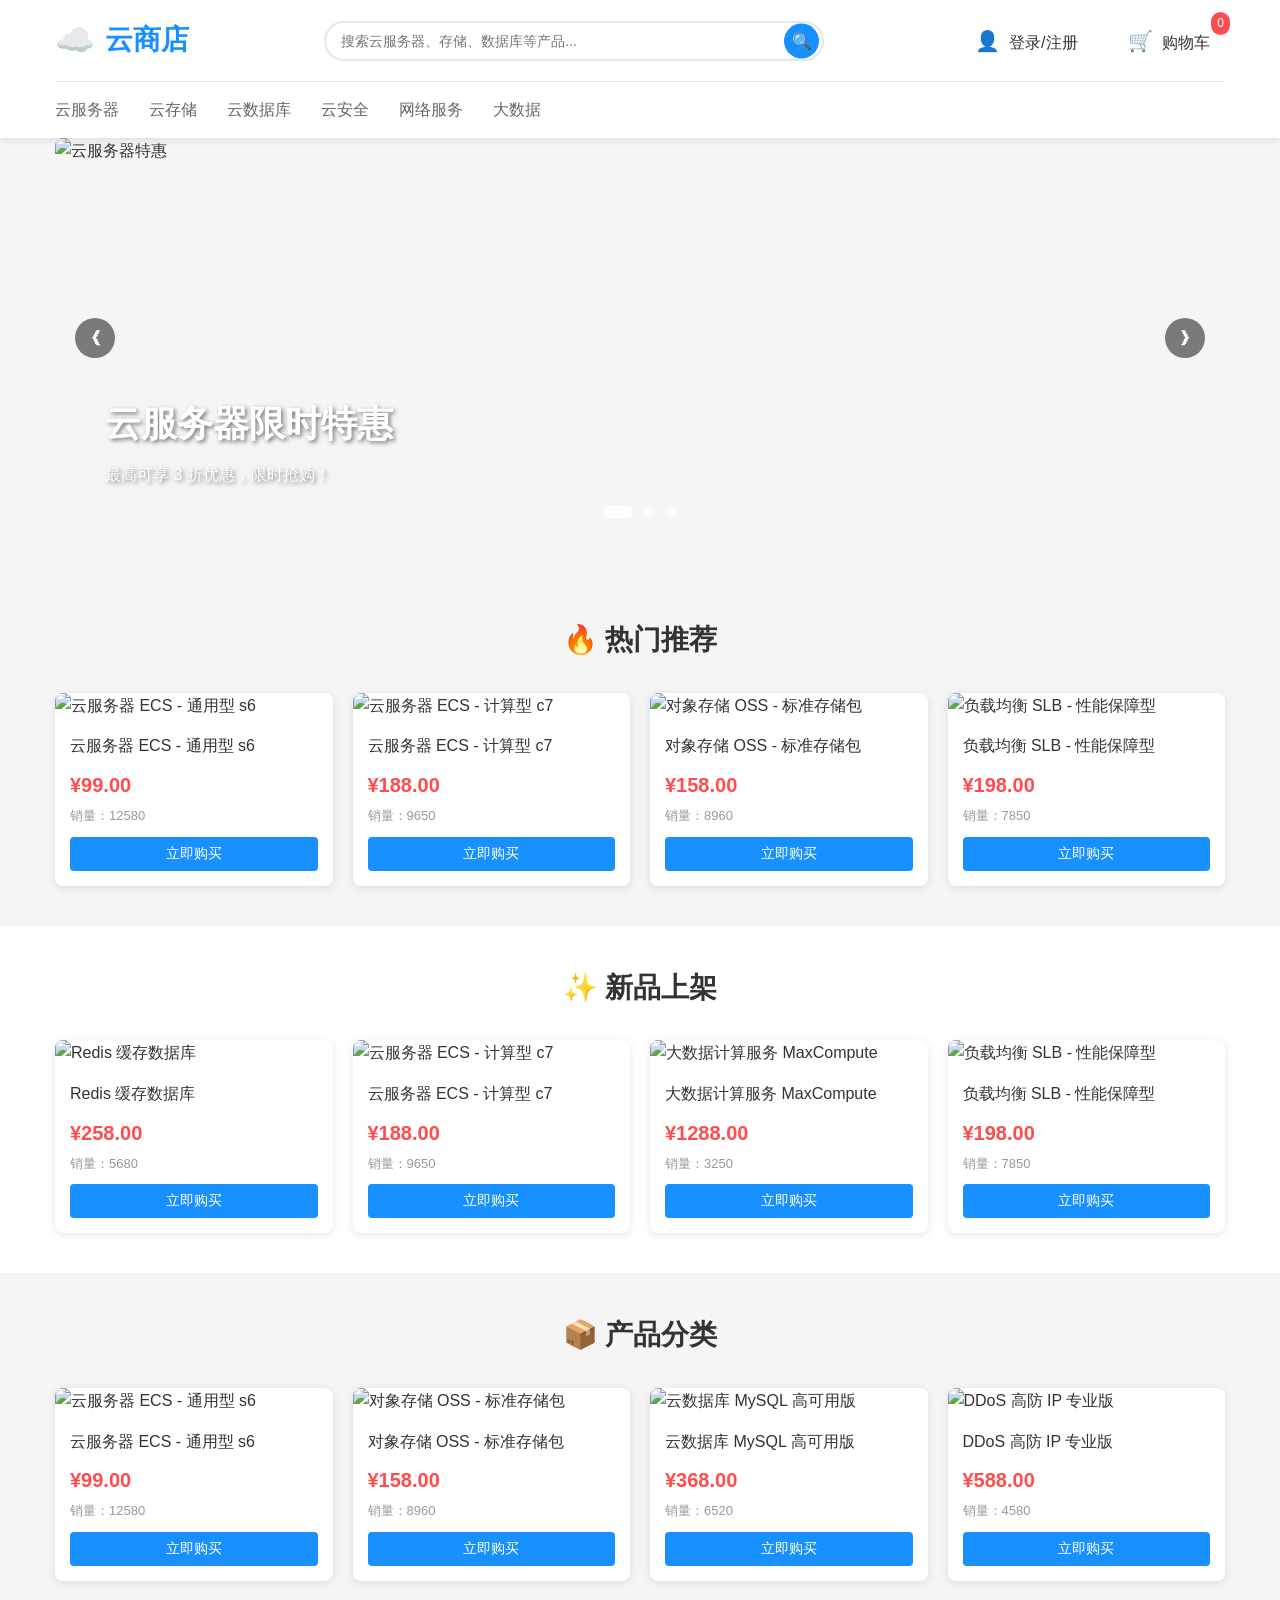
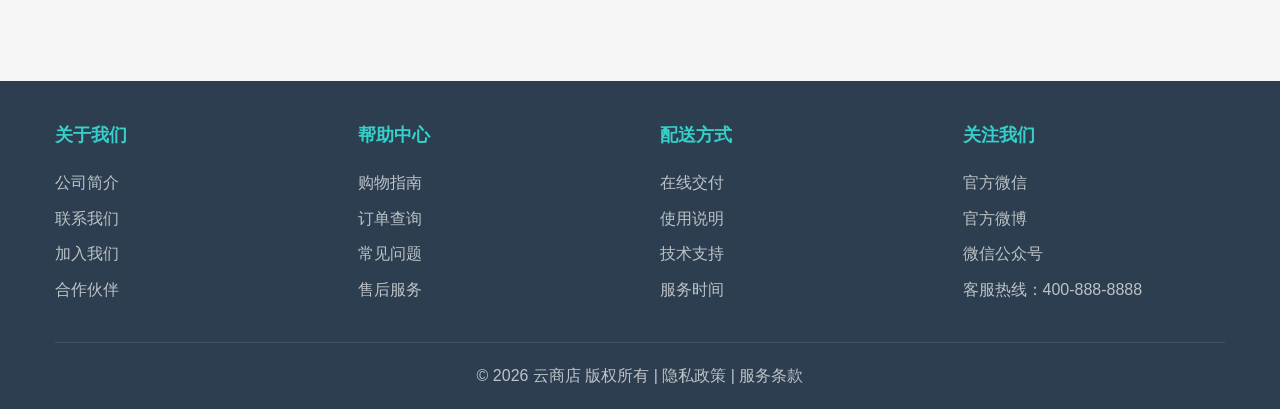
==== index.html @ f950939c "初始版本 - 云商店系统" ====
<!DOCTYPE html>
<html lang="zh-CN">
<head>
    <meta charset="UTF-8">
    <meta name="viewport" content="width=device-width, initial-scale=1.0">
    <title>云商店 - 首页</title>
    <link rel="stylesheet" href="style.css">
</head>
<body>
    <!-- 导航栏 -->
    <nav class="navbar">
        <div class="container">
            <div class="navbar-top">
                <a href="index.html" class="logo">
                    <span class="logo-icon">☁️</span>
                    <span>云商店</span>
                </a>
                
                <div class="search-bar">
                    <input type="text" class="search-input" placeholder="搜索云服务器、存储、数据库等产品..." id="searchInput">
                    <button class="search-btn" onclick="handleSearch()">🔍</button>
                </div>
                
                <div class="nav-user">
                    <div class="nav-item" onclick="showLoginModal()">
                        <span class="nav-item-icon">👤</span>
                        <span id="userText">登录/注册</span>
                    </div>
                    <div class="nav-item" onclick="location.href='cart.html'">
                        <span class="nav-item-icon">🛒</span>
                        <span>购物车</span>
                        <span class="cart-count" id="cartCount">0</span>
                    </div>
                </div>
            </div>
            
            <div class="navbar-categories">
                <ul class="categories-list">
                    <li class="category-item">
                        云服务器
                        <ul class="category-dropdown">
                            <li class="dropdown-item"><a href="list.html?category=ecs">通用型</a></li>
                            <li class="dropdown-item"><a href="list.html?category=ecs">计算型</a></li>
                            <li class="dropdown-item"><a href="list.html?category=ecs">内存型</a></li>
                            <li class="dropdown-item"><a href="list.html?category=ecs">GPU 型</a></li>
                        </ul>
                    </li>
                    <li class="category-item">
                        云存储
                        <ul class="category-dropdown">
                            <li class="dropdown-item"><a href="list.html?category=storage">对象存储</a></li>
                            <li class="dropdown-item"><a href="list.html?category=storage">文件存储</a></li>
                            <li class="dropdown-item"><a href="list.html?category=storage">块存储</a></li>
                        </ul>
                    </li>
                    <li class="category-item">
                        云数据库
                        <ul class="category-dropdown">
                            <li class="dropdown-item"><a href="list.html?category=database">MySQL</a></li>
                            <li class="dropdown-item"><a href="list.html?category=database">PostgreSQL</a></li>
                            <li class="dropdown-item"><a href="list.html?category=database">Redis</a></li>
                            <li class="dropdown-item"><a href="list.html?category=database">MongoDB</a></li>
                        </ul>
                    </li>
                    <li class="category-item">
                        云安全
                        <ul class="category-dropdown">
                            <li class="dropdown-item"><a href="list.html?category=security">DDoS 防护</a></li>
                            <li class="dropdown-item"><a href="list.html?category=security">Web 应用防火墙</a></li>
                            <li class="dropdown-item"><a href="list.html?category=security">主机安全</a></li>
                        </ul>
                    </li>
                    <li class="category-item">
                        网络服务
                        <ul class="category-dropdown">
                            <li class="dropdown-item"><a href="list.html?category=network">负载均衡</a></li>
                            <li class="dropdown-item"><a href="list.html?category=network">CDN</a></li>
                            <li class="dropdown-item"><a href="list.html?category=network">专有网络</a></li>
                        </ul>
                    </li>
                    <li class="category-item">
                        大数据
                        <ul class="category-dropdown">
                            <li class="dropdown-item"><a href="list.html?category=bigdata">数据仓库</a></li>
                            <li class="dropdown-item"><a href="list.html?category=bigdata">数据分析</a></li>
                            <li class="dropdown-item"><a href="list.html?category=bigdata">数据可视化</a></li>
                        </ul>
                    </li>
                </ul>
            </div>
        </div>
    </nav>

    <!-- 轮播图 -->
    <div class="container">
        <div class="carousel" id="carousel">
            <div class="carousel-inner" id="carouselInner">
                <div class="carousel-item">
                    <img src="https://picsum.photos/1200/400?random=1" alt="云服务器特惠">
                    <div class="carousel-caption">
                        <h3>云服务器限时特惠</h3>
                        <p>最高可享 3 折优惠，限时抢购！</p>
                    </div>
                </div>
                <div class="carousel-item">
                    <img src="https://picsum.photos/1200/400?random=2" alt="数据库新品">
                    <div class="carousel-caption">
                        <h3>云数据库全新升级</h3>
                        <p>高性能、高可用、易维护</p>
                    </div>
                </div>
                <div class="carousel-item">
                    <img src="https://picsum.photos/1200/400?random=3" alt="安全防护">
                    <div class="carousel-caption">
                        <h3>全方位云安全防护</h3>
                        <p>为您的业务保驾护航</p>
                    </div>
                </div>
            </div>
            <div class="carousel-indicators" id="carouselIndicators"></div>
            <button class="carousel-control prev" onclick="changeSlide(-1)">❮</button>
            <button class="carousel-control next" onclick="changeSlide(1)">❯</button>
        </div>
    </div>

    <!-- 热门商品推荐 -->
    <section class="section">
        <div class="container">
            <h2 class="section-title">🔥 热门推荐</h2>
            <div class="products-grid" id="hotProducts"></div>
        </div>
    </section>

    <!-- 新品上架 -->
    <section class="section" style="background-color: white;">
        <div class="container">
            <h2 class="section-title">✨ 新品上架</h2>
            <div class="products-grid" id="newProducts"></div>
        </div>
    </section>

    <!-- 商品分类展示 -->
    <section class="section">
        <div class="container">
            <h2 class="section-title">📦 产品分类</h2>
            <div class="products-grid" id="categoryProducts"></div>
        </div>
    </section>

    <!-- 页脚 -->
    <footer class="footer">
        <div class="container">
            <div class="footer-content">
                <div class="footer-section">
                    <h4>关于我们</h4>
                    <ul>
                        <li><a href="#">公司简介</a></li>
                        <li><a href="#">联系我们</a></li>
                        <li><a href="#">加入我们</a></li>
                        <li><a href="#">合作伙伴</a></li>
                    </ul>
                </div>
                <div class="footer-section">
                    <h4>帮助中心</h4>
                    <ul>
                        <li><a href="#">购物指南</a></li>
                        <li><a href="#">订单查询</a></li>
                        <li><a href="#">常见问题</a></li>
                        <li><a href="#">售后服务</a></li>
                    </ul>
                </div>
                <div class="footer-section">
                    <h4>配送方式</h4>
                    <ul>
                        <li><a href="#">在线交付</a></li>
                        <li><a href="#">使用说明</a></li>
                        <li><a href="#">技术支持</a></li>
                        <li><a href="#">服务时间</a></li>
                    </ul>
                </div>
                <div class="footer-section">
                    <h4>关注我们</h4>
                    <ul>
                        <li><a href="#">官方微信</a></li>
                        <li><a href="#">官方微博</a></li>
                        <li><a href="#">微信公众号</a></li>
                        <li><a href="#">客服热线：400-888-8888</a></li>
                    </ul>
                </div>
            </div>
            <div class="footer-bottom">
                <p>&copy; 2026 云商店 版权所有 | 隐私政策 | 服务条款</p>
            </div>
        </div>
    </footer>

    <!-- 登录/注册弹窗 -->
    <div class="modal-overlay" id="loginModal">
        <div class="modal">
            <span class="modal-close" onclick="closeLoginModal()">&times;</span>
            <h2 class="modal-title">欢迎登录</h2>
            <div class="modal-tabs">
                <div class="modal-tab active" onclick="switchModalTab('login')">账号登录</div>
                <div class="modal-tab" onclick="switchModalTab('register')">免费注册</div>
            </div>
            
            <!-- 登录表单 -->
            <form id="loginForm" onsubmit="handleLogin(event)">
                <div class="form-group">
                    <label class="form-label">账号</label>
                    <input type="text" class="form-input" placeholder="请输入手机号/邮箱" required>
                </div>
                <div class="form-group">
                    <label class="form-label">密码</label>
                    <input type="password" class="form-input" placeholder="请输入密码" required>
                </div>
                <div class="form-options">
                    <label class="remember-me">
                        <input type="checkbox"> 记住密码
                    </label>
                    <span class="forgot-password">忘记密码？</span>
                </div>
                <button type="submit" class="submit-btn-full">登 录</button>
            </form>
            
            <!-- 注册表单 -->
            <form id="registerForm" style="display: none;" onsubmit="handleRegister(event)">
                <div class="form-group">
                    <label class="form-label">手机号</label>
                    <input type="tel" class="form-input" placeholder="请输入手机号" pattern="1[3-9]\d{9}" required>
                </div>
                <div class="form-group">
                    <label class="form-label">验证码</label>
                    <div style="display: flex; gap: 10px;">
                        <input type="text" class="form-input" placeholder="请输入验证码" required>
                        <button type="button" class="btn btn-outline" onclick="sendCode()">获取验证码</button>
                    </div>
                </div>
                <div class="form-group">
                    <label class="form-label">设置密码</label>
                    <input type="password" class="form-input" placeholder="6-20 位字母或数字" minlength="6" maxlength="20" required>
                </div>
                <div class="form-group">
                    <label class="form-label">确认密码</label>
                    <input type="password" class="form-input" placeholder="请再次输入密码" required>
                </div>
                <button type="submit" class="submit-btn-full">注 册</button>
            </form>
            
            <div class="divider">其他登录方式</div>
            <div class="social-login">
                <div class="social-icon">💬</div>
                <div class="social-icon">🌐</div>
                <div class="social-icon">📱</div>
            </div>
        </div>
    </div>

    <script src="script.js"></script>
</body>
</html>
---- style.css ----
/* ==================== 全局样式 ==================== */
* {
    margin: 0;
    padding: 0;
    box-sizing: border-box;
}

:root {
    --primary-color: #1890ff;
    --secondary-color: #36cfc9;
    --success-color: #52c41a;
    --warning-color: #faad14;
    --danger-color: #ff4d4f;
    --text-primary: #333333;
    --text-secondary: #666666;
    --text-light: #999999;
    --bg-light: #f5f5f5;
    --bg-white: #ffffff;
    --border-color: #e8e8e8;
    --shadow: 0 2px 8px rgba(0, 0, 0, 0.1);
    --shadow-hover: 0 4px 12px rgba(0, 0, 0, 0.15);
}

body {
    font-family: -apple-system, BlinkMacSystemFont, 'Segoe UI', 'Roboto', 'Oxygen', 'Ubuntu', sans-serif;
    color: var(--text-primary);
    background-color: var(--bg-light);
    line-height: 1.6;
}

a {
    text-decoration: none;
    color: inherit;
}

ul, ol {
    list-style: none;
}

button {
    cursor: pointer;
    border: none;
    outline: none;
    transition: all 0.3s ease;
}

button:hover {
    opacity: 0.9;
}

input, textarea, select {
    outline: none;
    border: 1px solid var(--border-color);
    transition: border-color 0.3s ease;
}

input:focus, textarea:focus, select:focus {
    border-color: var(--primary-color);
}

.container {
    max-width: 1200px;
    margin: 0 auto;
    padding: 0 15px;
}

.section {
    padding: 40px 0;
}

.section-title {
    font-size: 28px;
    font-weight: bold;
    text-align: center;
    margin-bottom: 30px;
    color: var(--text-primary);
}

.btn {
    display: inline-block;
    padding: 10px 20px;
    border-radius: 4px;
    font-size: 14px;
    transition: all 0.3s ease;
}

.btn-primary {
    background-color: var(--primary-color);
    color: white;
}

.btn-primary:hover {
    background-color: #40a9ff;
}

.btn-success {
    background-color: var(--success-color);
    color: white;
}

.btn-danger {
    background-color: var(--danger-color);
    color: white;
}

.btn-outline {
    background-color: transparent;
    border: 1px solid var(--border-color);
    color: var(--text-primary);
}

.btn-outline:hover {
    border-color: var(--primary-color);
    color: var(--primary-color);
}

/* 加载动画 */
.loading {
    display: inline-block;
    width: 20px;
    height: 20px;
    border: 3px solid rgba(24, 144, 255, 0.3);
    border-radius: 50%;
    border-top-color: var(--primary-color);
    animation: spin 1s linear infinite;
}

@keyframes spin {
    to { transform: rotate(360deg); }
}

/* 提示弹窗 */
.toast {
    position: fixed;
    top: 20px;
    left: 50%;
    transform: translateX(-50%);
    background-color: rgba(0, 0, 0, 0.8);
    color: white;
    padding: 12px 24px;
    border-radius: 4px;
    z-index: 10000;
    animation: fadeInOut 3s ease;
}

@keyframes fadeInOut {
    0% { opacity: 0; top: 10px; }
    10% { opacity: 1; top: 20px; }
    90% { opacity: 1; top: 20px; }
    100% { opacity: 0; top: 10px; }
}

/* ==================== 导航栏 ==================== */
.navbar {
    background-color: var(--bg-white);
    box-shadow: var(--shadow);
    position: sticky;
    top: 0;
    z-index: 1000;
}

.navbar-top {
    display: flex;
    justify-content: space-between;
    align-items: center;
    padding: 15px 0;
}

.logo {
    font-size: 28px;
    font-weight: bold;
    color: var(--primary-color);
    display: flex;
    align-items: center;
}

.logo-icon {
    margin-right: 10px;
    font-size: 32px;
}

.search-bar {
    flex: 1;
    max-width: 500px;
    margin: 0 30px;
    position: relative;
}

.search-input {
    width: 100%;
    padding: 10px 45px 10px 15px;
    border: 2px solid var(--border-color);
    border-radius: 25px;
    font-size: 14px;
}

.search-input:focus {
    border-color: var(--primary-color);
}

.search-btn {
    position: absolute;
    right: 5px;
    top: 50%;
    transform: translateY(-50%);
    background-color: var(--primary-color);
    color: white;
    border: none;
    width: 35px;
    height: 35px;
    border-radius: 50%;
    font-size: 16px;
}

.nav-user {
    display: flex;
    align-items: center;
    gap: 20px;
}

.nav-item {
    position: relative;
    cursor: pointer;
    padding: 8px 15px;
    border-radius: 4px;
    transition: background-color 0.3s ease;
}

.nav-item:hover {
    background-color: var(--bg-light);
}

.nav-item-icon {
    font-size: 20px;
    margin-right: 5px;
}

.cart-count {
    position: absolute;
    top: -5px;
    right: -5px;
    background-color: var(--danger-color);
    color: white;
    border-radius: 10px;
    padding: 2px 6px;
    font-size: 12px;
    min-width: 18px;
    text-align: center;
}

.navbar-categories {
    border-top: 1px solid var(--border-color);
}

.categories-list {
    display: flex;
    gap: 30px;
}

.category-item {
    position: relative;
    padding: 15px 0;
    cursor: pointer;
    color: var(--text-secondary);
    transition: color 0.3s ease;
}

.category-item:hover {
    color: var(--primary-color);
}

.category-dropdown {
    position: absolute;
    top: 100%;
    left: 0;
    background-color: var(--bg-white);
    box-shadow: var(--shadow-hover);
    border-radius: 4px;
    padding: 10px 0;
    min-width: 150px;
    display: none;
    z-index: 100;
}

.category-item:hover .category-dropdown {
    display: block;
}

.dropdown-item {
    padding: 8px 20px;
    color: var(--text-secondary);
    transition: all 0.3s ease;
}

.dropdown-item:hover {
    background-color: var(--bg-light);
    color: var(--primary-color);
}

/* ==================== 轮播图 ==================== */
.carousel {
    position: relative;
    overflow: hidden;
    border-radius: 8px;
    margin-bottom: 40px;
}

.carousel-inner {
    display: flex;
    transition: transform 0.5s ease;
}

.carousel-item {
    min-width: 100%;
    height: 400px;
    position: relative;
}

.carousel-item img {
    width: 100%;
    height: 100%;
    object-fit: cover;
}

.carousel-caption {
    position: absolute;
    bottom: 50px;
    left: 50px;
    color: white;
    text-shadow: 2px 2px 4px rgba(0, 0, 0, 0.5);
}

.carousel-caption h3 {
    font-size: 36px;
    margin-bottom: 10px;
}

.carousel-indicators {
    position: absolute;
    bottom: 20px;
    left: 50%;
    transform: translateX(-50%);
    display: flex;
    gap: 10px;
}

.indicator {
    width: 12px;
    height: 12px;
    border-radius: 50%;
    background-color: rgba(255, 255, 255, 0.5);
    cursor: pointer;
    transition: all 0.3s ease;
}

.indicator.active {
    background-color: white;
    width: 30px;
    border-radius: 6px;
}

.carousel-control {
    position: absolute;
    top: 50%;
    transform: translateY(-50%);
    background-color: rgba(0, 0, 0, 0.5);
    color: white;
    border: none;
    width: 40px;
    height: 40px;
    border-radius: 50%;
    font-size: 20px;
    cursor: pointer;
    transition: all 0.3s ease;
}

.carousel-control:hover {
    background-color: rgba(0, 0, 0, 0.8);
}

.carousel-control.prev {
    left: 20px;
}

.carousel-control.next {
    right: 20px;
}

/* ==================== 商品卡片 ==================== */
.product-card {
    background-color: var(--bg-white);
    border-radius: 8px;
    overflow: hidden;
    box-shadow: var(--shadow);
    transition: all 0.3s ease;
    cursor: pointer;
    position: relative;
}

.product-card:hover {
    transform: translateY(-5px);
    box-shadow: var(--shadow-hover);
}

.product-image {
    width: 100%;
    height: 200px;
    object-fit: cover;
    transition: transform 0.3s ease;
}

.product-card:hover .product-image {
    transform: scale(1.05);
}

.product-info {
    padding: 15px;
}

.product-name {
    font-size: 16px;
    font-weight: 500;
    margin-bottom: 10px;
    color: var(--text-primary);
    overflow: hidden;
    text-overflow: ellipsis;
    display: -webkit-box;
    -webkit-line-clamp: 2;
    -webkit-box-orient: vertical;
}

.product-price {
    color: var(--danger-color);
    font-size: 20px;
    font-weight: bold;
    margin-bottom: 5px;
}

.product-price span {
    font-size: 14px;
}

.product-sales {
    color: var(--text-light);
    font-size: 13px;
    margin-bottom: 10px;
}

.product-actions {
    display: flex;
    gap: 10px;
}

.product-actions .btn {
    flex: 1;
    text-align: center;
    padding: 8px;
}

.quick-add-btn {
    position: absolute;
    top: 50%;
    left: 50%;
    transform: translate(-50%, -50%);
    background-color: rgba(24, 144, 255, 0.9);
    color: white;
    padding: 10px 20px;
    border-radius: 25px;
    font-size: 14px;
    opacity: 0;
    transition: all 0.3s ease;
}

.product-card:hover .quick-add-btn {
    opacity: 1;
}

/* ==================== 商品网格布局 ==================== */
.products-grid {
    display: grid;
    grid-template-columns: repeat(auto-fill, minmax(250px, 1fr));
    gap: 20px;
}

/* ==================== 筛选栏 ==================== */
.filter-bar {
    background-color: var(--bg-white);
    padding: 20px;
    border-radius: 8px;
    margin-bottom: 20px;
    box-shadow: var(--shadow);
}

.filter-row {
    display: flex;
    align-items: center;
    margin-bottom: 15px;
    gap: 15px;
}

.filter-row:last-child {
    margin-bottom: 0;
}

.filter-label {
    font-weight: 500;
    min-width: 80px;
    color: var(--text-secondary);
}

.filter-options {
    display: flex;
    gap: 10px;
    flex-wrap: wrap;
}

.filter-option {
    padding: 6px 15px;
    border: 1px solid var(--border-color);
    border-radius: 20px;
    cursor: pointer;
    transition: all 0.3s ease;
    font-size: 14px;
}

.filter-option:hover {
    border-color: var(--primary-color);
    color: var(--primary-color);
}

.filter-option.active {
    background-color: var(--primary-color);
    color: white;
    border-color: var(--primary-color);
}

.price-input {
    display: flex;
    align-items: center;
    gap: 10px;
}

.price-input input {
    width: 100px;
    padding: 6px 10px;
    border: 1px solid var(--border-color);
    border-radius: 4px;
}

/* ==================== 商品详情 ==================== */
.detail-container {
    display: grid;
    grid-template-columns: 1fr 1fr;
    gap: 40px;
    margin-bottom: 40px;
}

.detail-gallery {
    position: sticky;
    top: 100px;
}

.main-image {
    width: 100%;
    height: 400px;
    object-fit: cover;
    border-radius: 8px;
    margin-bottom: 15px;
}

.thumbnail-list {
    display: flex;
    gap: 10px;
}

.thumbnail {
    width: 80px;
    height: 80px;
    object-fit: cover;
    border-radius: 4px;
    cursor: pointer;
    border: 2px solid transparent;
    transition: border-color 0.3s ease;
}

.thumbnail.active {
    border-color: var(--primary-color);
}

.detail-info {
    padding: 20px 0;
}

.detail-title {
    font-size: 24px;
    font-weight: bold;
    margin-bottom: 15px;
}

.detail-desc {
    color: var(--text-secondary);
    margin-bottom: 20px;
    line-height: 1.8;
}

.detail-price {
    background-color: var(--bg-light);
    padding: 20px;
    border-radius: 8px;
    margin-bottom: 20px;
}

.current-price {
    font-size: 32px;
    color: var(--danger-color);
    font-weight: bold;
}

.original-price {
    font-size: 18px;
    color: var(--text-light);
    text-decoration: line-through;
    margin-left: 10px;
}

.discount-tag {
    background-color: var(--danger-color);
    color: white;
    padding: 4px 10px;
    border-radius: 4px;
    font-size: 14px;
    margin-left: 10px;
}

.specifications {
    margin-bottom: 20px;
}

.spec-group {
    margin-bottom: 15px;
}

.spec-label {
    font-weight: 500;
    margin-bottom: 10px;
    color: var(--text-secondary);
}

.spec-options {
    display: flex;
    gap: 10px;
    flex-wrap: wrap;
}

.spec-option {
    padding: 8px 20px;
    border: 2px solid var(--border-color);
    border-radius: 4px;
    cursor: pointer;
    transition: all 0.3s ease;
}

.spec-option:hover {
    border-color: var(--primary-color);
}

.spec-option.active {
    border-color: var(--primary-color);
    color: var(--primary-color);
    font-weight: 500;
}

.quantity-selector {
    display: flex;
    align-items: center;
    gap: 15px;
    margin-bottom: 20px;
}

.quantity-btn {
    width: 35px;
    height: 35px;
    border: 1px solid var(--border-color);
    background-color: var(--bg-white);
    font-size: 18px;
    border-radius: 4px;
    cursor: pointer;
    transition: all 0.3s ease;
}

.quantity-btn:hover {
    border-color: var(--primary-color);
    color: var(--primary-color);
}

.quantity-input {
    width: 60px;
    text-align: center;
    border: 1px solid var(--border-color);
    border-radius: 4px;
    padding: 8px;
}

.action-buttons {
    display: flex;
    gap: 15px;
    margin-bottom: 20px;
}

.action-buttons .btn {
    flex: 1;
    padding: 15px;
    font-size: 16px;
}

.detail-tabs {
    border-bottom: 2px solid var(--border-color);
    margin-bottom: 20px;
}

.tab-list {
    display: flex;
    gap: 30px;
}

.tab-item {
    padding: 15px 0;
    cursor: pointer;
    color: var(--text-secondary);
    border-bottom: 2px solid transparent;
    margin-bottom: -2px;
    transition: all 0.3s ease;
}

.tab-item.active {
    color: var(--primary-color);
    border-bottom-color: var(--primary-color);
}

.tab-content {
    display: none;
}

.tab-content.active {
    display: block;
}

/* ==================== 评价列表 ==================== */
.review-list {
    max-height: 400px;
    overflow-y: auto;
}

.review-item {
    padding: 20px 0;
    border-bottom: 1px solid var(--border-color);
}

.review-header {
    display: flex;
    justify-content: space-between;
    align-items: center;
    margin-bottom: 10px;
}

.reviewer-name {
    font-weight: 500;
}

.review-date {
    color: var(--text-light);
    font-size: 13px;
}

.review-rating {
    color: var(--warning-color);
    font-size: 18px;
}

.review-content {
    color: var(--text-secondary);
    line-height: 1.6;
}

.pagination {
    display: flex;
    justify-content: center;
    gap: 10px;
    margin-top: 20px;
}

.page-item {
    padding: 8px 15px;
    border: 1px solid var(--border-color);
    border-radius: 4px;
    cursor: pointer;
    transition: all 0.3s ease;
}

.page-item:hover {
    border-color: var(--primary-color);
    color: var(--primary-color);
}

.page-item.active {
    background-color: var(--primary-color);
    color: white;
    border-color: var(--primary-color);
}

/* ==================== 购物车 ==================== */
.cart-table {
    width: 100%;
    background-color: var(--bg-white);
    border-radius: 8px;
    overflow: hidden;
    box-shadow: var(--shadow);
}

.cart-header {
    display: grid;
    grid-template-columns: 50px 1fr 100px 150px 100px 80px;
    gap: 20px;
    padding: 15px 20px;
    background-color: var(--bg-light);
    font-weight: 500;
    color: var(--text-secondary);
}

.cart-item {
    display: grid;
    grid-template-columns: 50px 1fr 100px 150px 100px 80px;
    gap: 20px;
    padding: 20px;
    border-bottom: 1px solid var(--border-color);
    align-items: center;
}

.cart-item:last-child {
    border-bottom: none;
}

.cart-checkbox {
    width: 20px;
    height: 20px;
    cursor: pointer;
}

.cart-product {
    display: flex;
    gap: 15px;
    align-items: center;
}

.cart-product-img {
    width: 80px;
    height: 80px;
    object-fit: cover;
    border-radius: 4px;
}

.cart-product-info h4 {
    font-size: 14px;
    margin-bottom: 5px;
}

.cart-product-spec {
    color: var(--text-light);
    font-size: 12px;
}

.cart-price {
    font-size: 16px;
    color: var(--danger-color);
    font-weight: 500;
}

.cart-quantity {
    display: flex;
    align-items: center;
    gap: 10px;
}

.cart-quantity .quantity-btn {
    width: 30px;
    height: 30px;
}

.cart-quantity input {
    width: 50px;
    text-align: center;
}

.cart-total {
    font-size: 16px;
    color: var(--danger-color);
    font-weight: 500;
}

.cart-delete {
    color: var(--text-light);
    cursor: pointer;
    transition: color 0.3s ease;
}

.cart-delete:hover {
    color: var(--danger-color);
}

.cart-footer {
    display: flex;
    justify-content: space-between;
    align-items: center;
    padding: 20px;
    background-color: var(--bg-white);
    border-radius: 8px;
    margin-top: 20px;
    box-shadow: var(--shadow);
}

.cart-actions {
    display: flex;
    gap: 15px;
}

.cart-summary {
    text-align: right;
}

.cart-summary-text {
    color: var(--text-secondary);
    margin-bottom: 10px;
}

.cart-total-price {
    font-size: 24px;
    color: var(--danger-color);
    font-weight: bold;
}

/* ==================== 结算页面 ==================== */
.checkout-container {
    display: grid;
    grid-template-columns: 2fr 1fr;
    gap: 20px;
}

.checkout-section {
    background-color: var(--bg-white);
    border-radius: 8px;
    padding: 20px;
    margin-bottom: 20px;
    box-shadow: var(--shadow);
}

.section-header {
    display: flex;
    justify-content: space-between;
    align-items: center;
    margin-bottom: 20px;
    padding-bottom: 15px;
    border-bottom: 1px solid var(--border-color);
}

.section-title-small {
    font-size: 18px;
    font-weight: 500;
}

.address-list {
    display: grid;
    grid-template-columns: repeat(auto-fill, minmax(250px, 1fr));
    gap: 15px;
}

.address-card {
    border: 2px solid var(--border-color);
    border-radius: 8px;
    padding: 15px;
    cursor: pointer;
    transition: all 0.3s ease;
    position: relative;
}

.address-card:hover {
    border-color: var(--primary-color);
}

.address-card.selected {
    border-color: var(--primary-color);
    background-color: rgba(24, 144, 255, 0.05);
}

.address-card.selected::after {
    content: '✓';
    position: absolute;
    top: 10px;
    right: 10px;
    color: var(--primary-color);
    font-size: 20px;
    font-weight: bold;
}

.address-name {
    font-weight: 500;
    margin-bottom: 8px;
}

.address-detail {
    color: var(--text-secondary);
    font-size: 14px;
    line-height: 1.5;
}

.address-phone {
    color: var(--text-secondary);
    font-size: 14px;
    margin-top: 8px;
}

.add-address-btn {
    display: flex;
    flex-direction: column;
    align-items: center;
    justify-content: center;
    color: var(--text-secondary);
    border: 2px dashed var(--border-color);
    min-height: 120px;
}

.add-address-btn:hover {
    border-color: var(--primary-color);
    color: var(--primary-color);
}

.payment-methods {
    display: grid;
    grid-template-columns: repeat(2, 1fr);
    gap: 15px;
}

.payment-option {
    border: 2px solid var(--border-color);
    border-radius: 8px;
    padding: 20px;
    text-align: center;
    cursor: pointer;
    transition: all 0.3s ease;
}

.payment-option:hover {
    border-color: var(--primary-color);
}

.payment-option.selected {
    border-color: var(--primary-color);
    background-color: rgba(24, 144, 255, 0.05);
}

.payment-icon {
    font-size: 40px;
    margin-bottom: 10px;
    color: var(--primary-color);
}

.payment-name {
    font-weight: 500;
}

.order-summary-item {
    display: flex;
    justify-content: space-between;
    margin-bottom: 15px;
    color: var(--text-secondary);
}

.order-summary-item.total {
    border-top: 1px solid var(--border-color);
    padding-top: 15px;
    font-size: 18px;
    font-weight: 500;
    color: var(--text-primary);
}

.submit-btn {
    width: 100%;
    padding: 15px;
    font-size: 18px;
    margin-top: 20px;
}

/* ==================== 登录/注册弹窗 ==================== */
.modal-overlay {
    position: fixed;
    top: 0;
    left: 0;
    width: 100%;
    height: 100%;
    background-color: rgba(0, 0, 0, 0.5);
    display: none;
    justify-content: center;
    align-items: center;
    z-index: 2000;
}

.modal-overlay.active {
    display: flex;
}

.modal {
    background-color: var(--bg-white);
    border-radius: 8px;
    width: 100%;
    max-width: 400px;
    padding: 30px;
    position: relative;
    animation: modalSlideIn 0.3s ease;
}

@keyframes modalSlideIn {
    from {
        opacity: 0;
        transform: translateY(-50px);
    }
    to {
        opacity: 1;
        transform: translateY(0);
    }
}

.modal-close {
    position: absolute;
    top: 15px;
    right: 15px;
    font-size: 24px;
    color: var(--text-light);
    cursor: pointer;
    transition: color 0.3s ease;
}

.modal-close:hover {
    color: var(--text-primary);
}

.modal-title {
    font-size: 24px;
    font-weight: bold;
    text-align: center;
    margin-bottom: 30px;
}

.modal-tabs {
    display: flex;
    margin-bottom: 20px;
    border-bottom: 2px solid var(--border-color);
}

.modal-tab {
    flex: 1;
    text-align: center;
    padding: 10px;
    cursor: pointer;
    color: var(--text-secondary);
    border-bottom: 2px solid transparent;
    margin-bottom: -2px;
    transition: all 0.3s ease;
}

.modal-tab.active {
    color: var(--primary-color);
    border-bottom-color: var(--primary-color);
}

.form-group {
    margin-bottom: 20px;
}

.form-label {
    display: block;
    margin-bottom: 8px;
    color: var(--text-secondary);
    font-size: 14px;
}

.form-input {
    width: 100%;
    padding: 12px;
    border: 1px solid var(--border-color);
    border-radius: 4px;
    font-size: 14px;
}

.form-input:focus {
    border-color: var(--primary-color);
}

.form-error {
    color: var(--danger-color);
    font-size: 12px;
    margin-top: 5px;
}

.form-options {
    display: flex;
    justify-content: space-between;
    align-items: center;
    margin-bottom: 20px;
    font-size: 14px;
}

.remember-me {
    display: flex;
    align-items: center;
    gap: 5px;
    color: var(--text-secondary);
    cursor: pointer;
}

.forgot-password {
    color: var(--primary-color);
    cursor: pointer;
}

.submit-btn-full {
    width: 100%;
    padding: 12px;
    background-color: var(--primary-color);
    color: white;
    border: none;
    border-radius: 4px;
    font-size: 16px;
    cursor: pointer;
    transition: background-color 0.3s ease;
}

.submit-btn-full:hover {
    background-color: #40a9ff;
}

.divider {
    text-align: center;
    margin: 20px 0;
    color: var(--text-light);
    font-size: 14px;
}

.social-login {
    display: flex;
    justify-content: center;
    gap: 20px;
}

.social-icon {
    width: 40px;
    height: 40px;
    border-radius: 50%;
    background-color: var(--bg-light);
    display: flex;
    align-items: center;
    justify-content: center;
    cursor: pointer;
    transition: all 0.3s ease;
}

.social-icon:hover {
    background-color: var(--primary-color);
    color: white;
}

/* ==================== 页脚 ==================== */
.footer {
    background-color: #2c3e50;
    color: white;
    padding: 40px 0 20px;
    margin-top: 60px;
}

.footer-content {
    display: grid;
    grid-template-columns: repeat(4, 1fr);
    gap: 40px;
    margin-bottom: 30px;
}

.footer-section h4 {
    font-size: 18px;
    margin-bottom: 20px;
    color: var(--secondary-color);
}

.footer-section ul li {
    margin-bottom: 10px;
}

.footer-section a {
    color: #bdc3c7;
    transition: color 0.3s ease;
}

.footer-section a:hover {
    color: white;
}

.footer-bottom {
    text-align: center;
    padding-top: 20px;
    border-top: 1px solid rgba(255, 255, 255, 0.1);
    color: #bdc3c7;
}

/* ==================== 响应式设计 ==================== */
@media screen and (max-width: 1200px) {
    .products-grid {
        grid-template-columns: repeat(auto-fill, minmax(220px, 1fr));
    }
    
    .detail-container {
        grid-template-columns: 1fr;
    }
    
    .detail-gallery {
        position: static;
    }
    
    .checkout-container {
        grid-template-columns: 1fr;
    }
}

@media screen and (max-width: 768px) {
    .navbar-top {
        flex-direction: column;
        gap: 15px;
    }
    
    .search-bar {
        width: 100%;
        max-width: none;
        margin: 15px 0;
    }
    
    .categories-list {
        overflow-x: auto;
        white-space: nowrap;
    }
    
    .carousel-item {
        height: 250px;
    }
    
    .carousel-caption h3 {
        font-size: 20px;
    }
    
    .products-grid {
        grid-template-columns: repeat(auto-fill, minmax(150px, 1fr));
        gap: 10px;
    }
    
    .product-image {
        height: 150px;
    }
    
    .cart-header {
        display: none;
    }
    
    .cart-item {
        grid-template-columns: 30px 1fr;
        gap: 10px;
    }
    
    .cart-product {
        grid-column: 2;
    }
    
    .footer-content {
        grid-template-columns: 1fr;
        gap: 20px;
    }
    
    .modal {
        margin: 20px;
        max-width: none;
    }
}

@media screen and (max-width: 480px) {
    .section {
        padding: 20px 0;
    }
    
    .section-title {
        font-size: 22px;
    }
    
    .products-grid {
        grid-template-columns: repeat(2, 1fr);
    }
    
    .filter-row {
        flex-direction: column;
        align-items: flex-start;
    }
    
    .action-buttons {
        flex-direction: column;
    }
    
    .cart-footer {
        flex-direction: column;
        gap: 15px;
    }
    
    .cart-summary {
        text-align: left;
    }
}
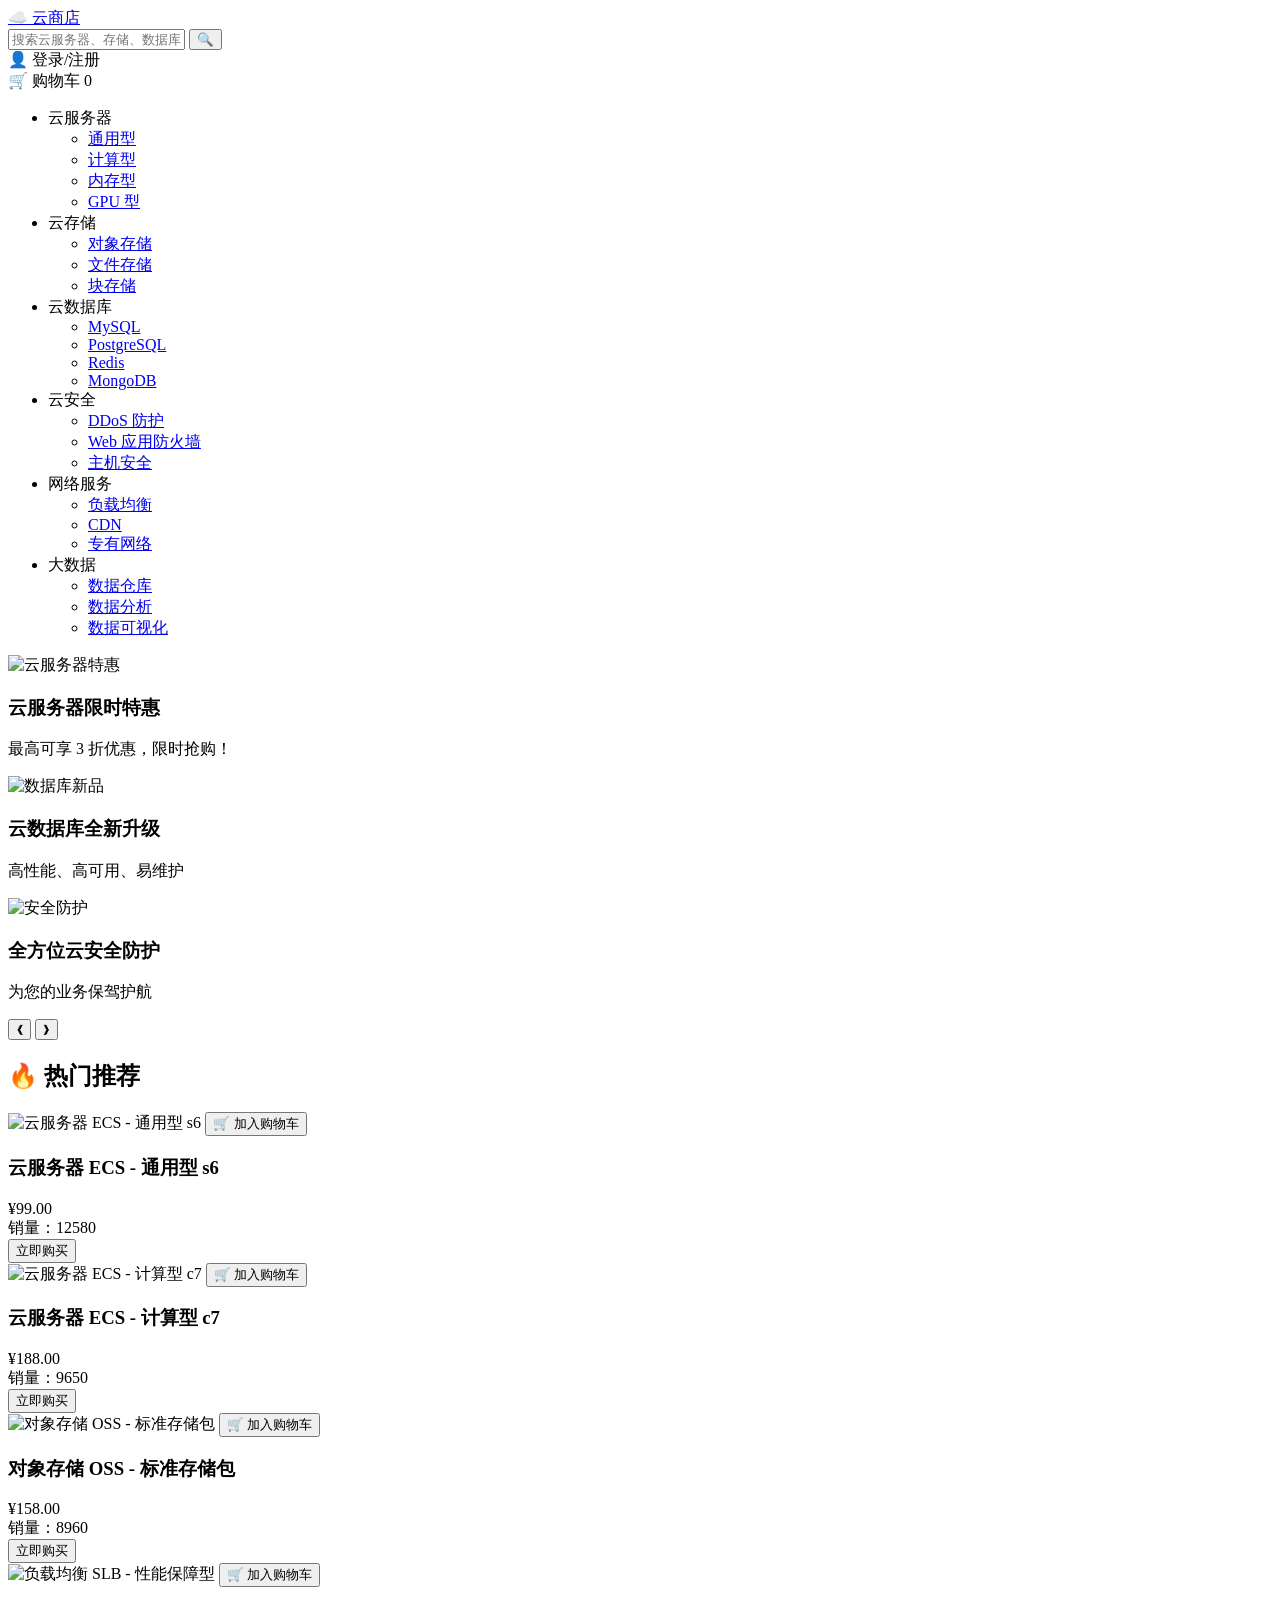
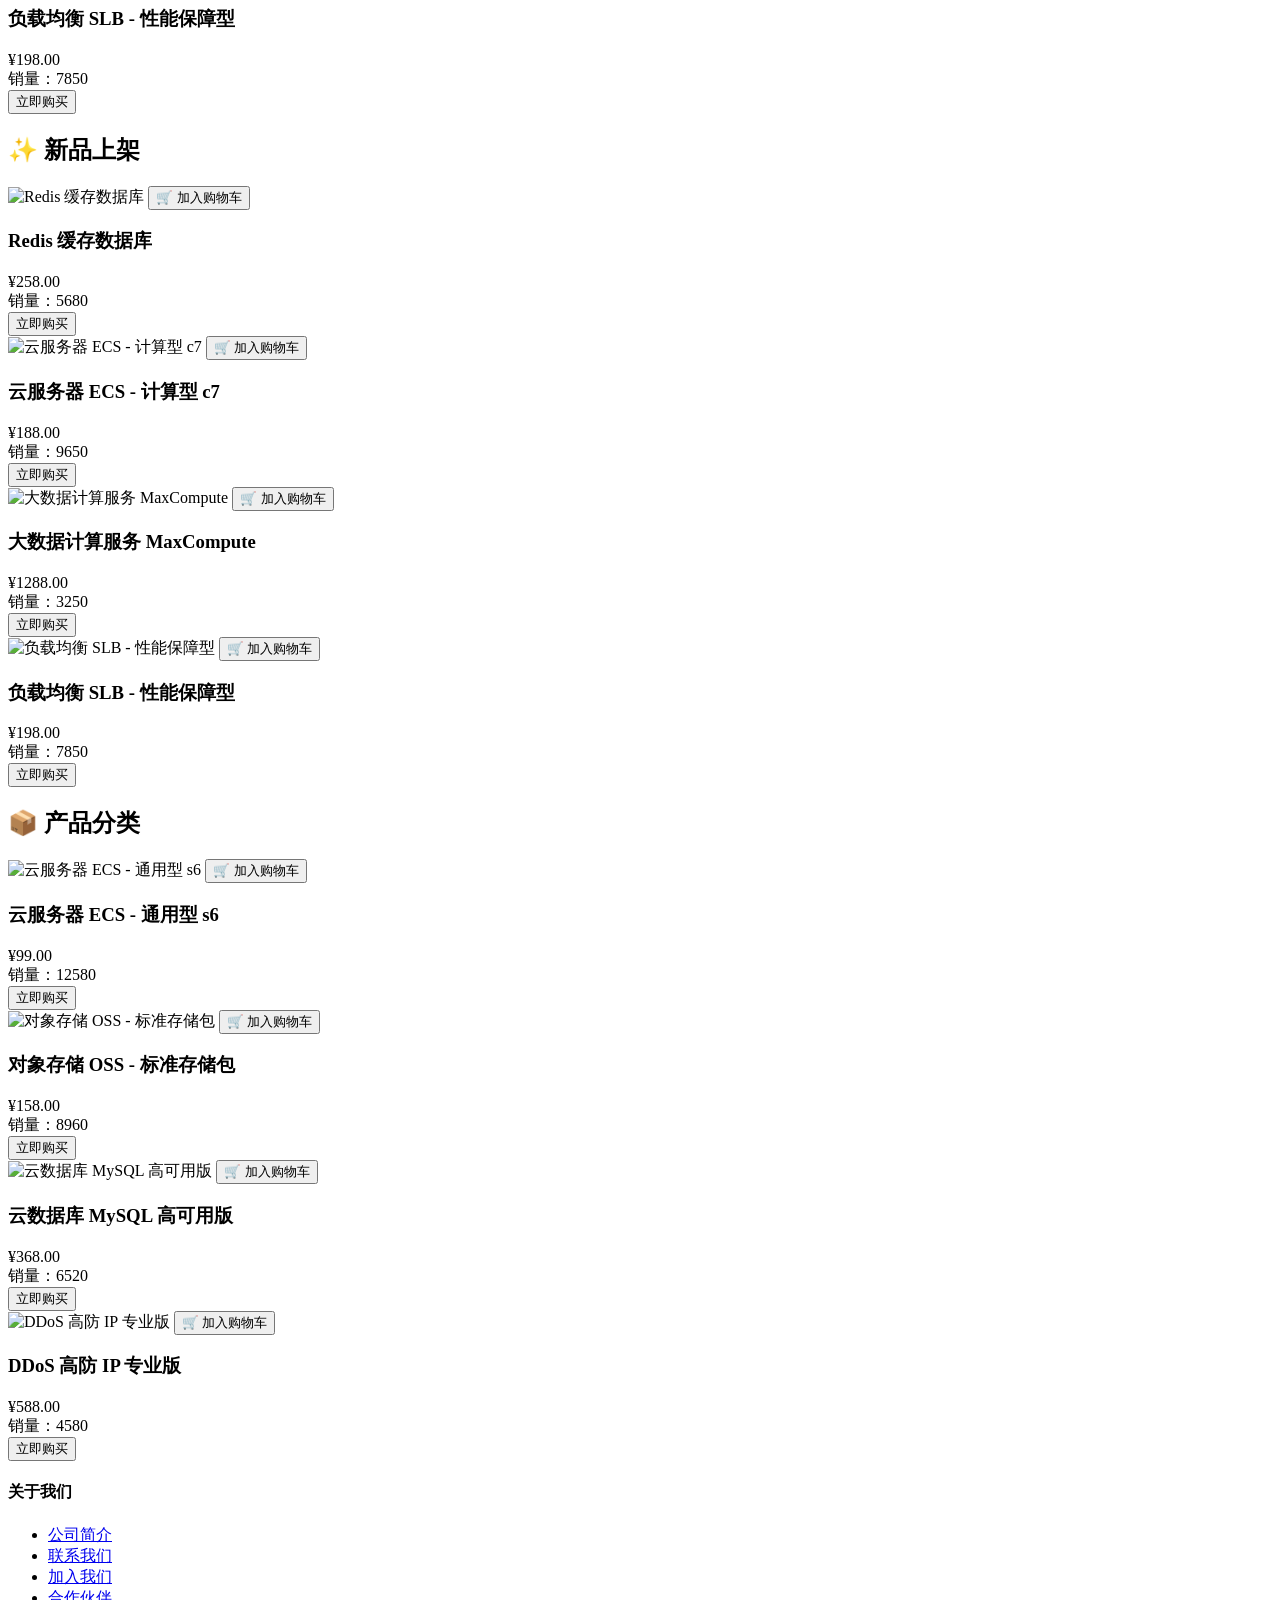
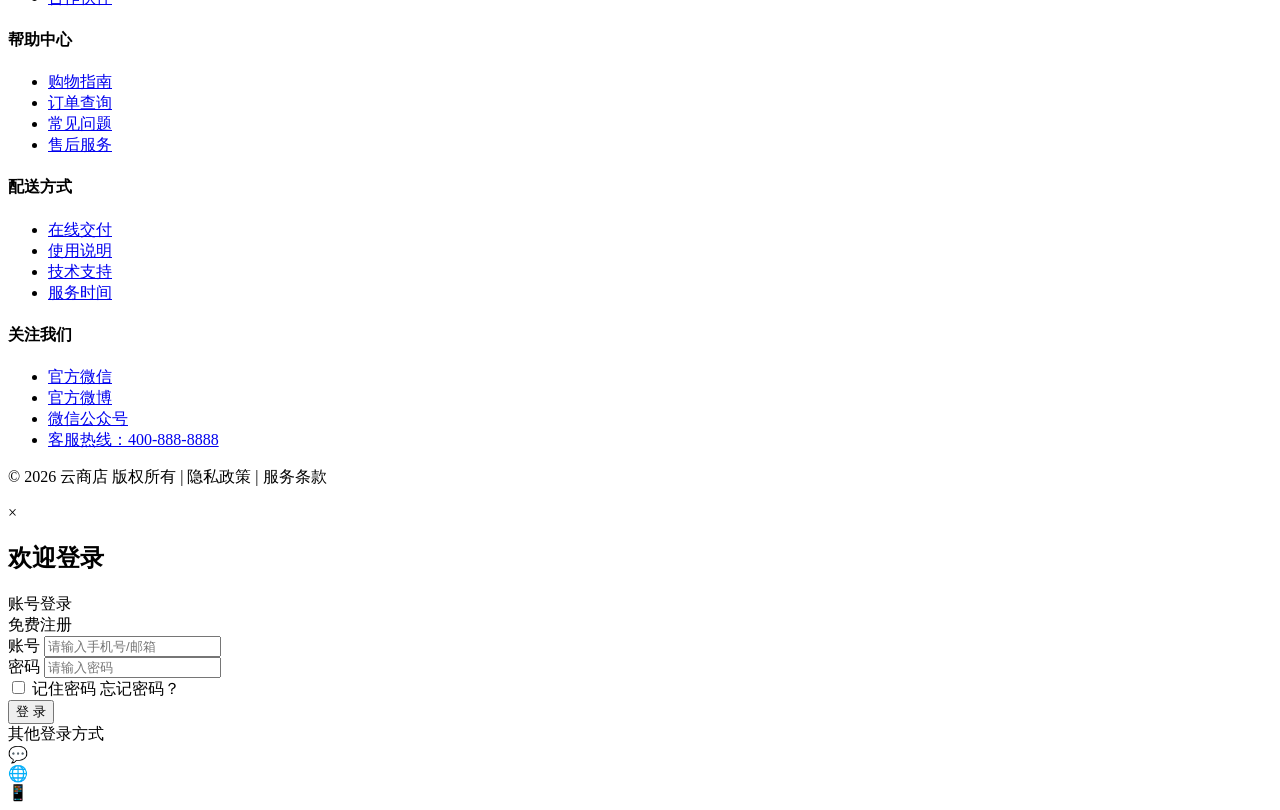
==== commit 2f60c8ec: "全面使用 jsDelivr CDN 加速国内访问" ====
--- a/index.html
+++ b/index.html
@@ -4,7 +4,7 @@
     <meta charset="UTF-8">
     <meta name="viewport" content="width=device-width, initial-scale=1.0">
     <title>云商店 - 首页</title>
-    <link rel="stylesheet" href="style.css">
+    <link rel="stylesheet" href="https://cdn.jsdelivr.net/gh/CWtongxin/CW-electricity-shop@main/style.css">
 </head>
 <body>
     <!-- 导航栏 -->
